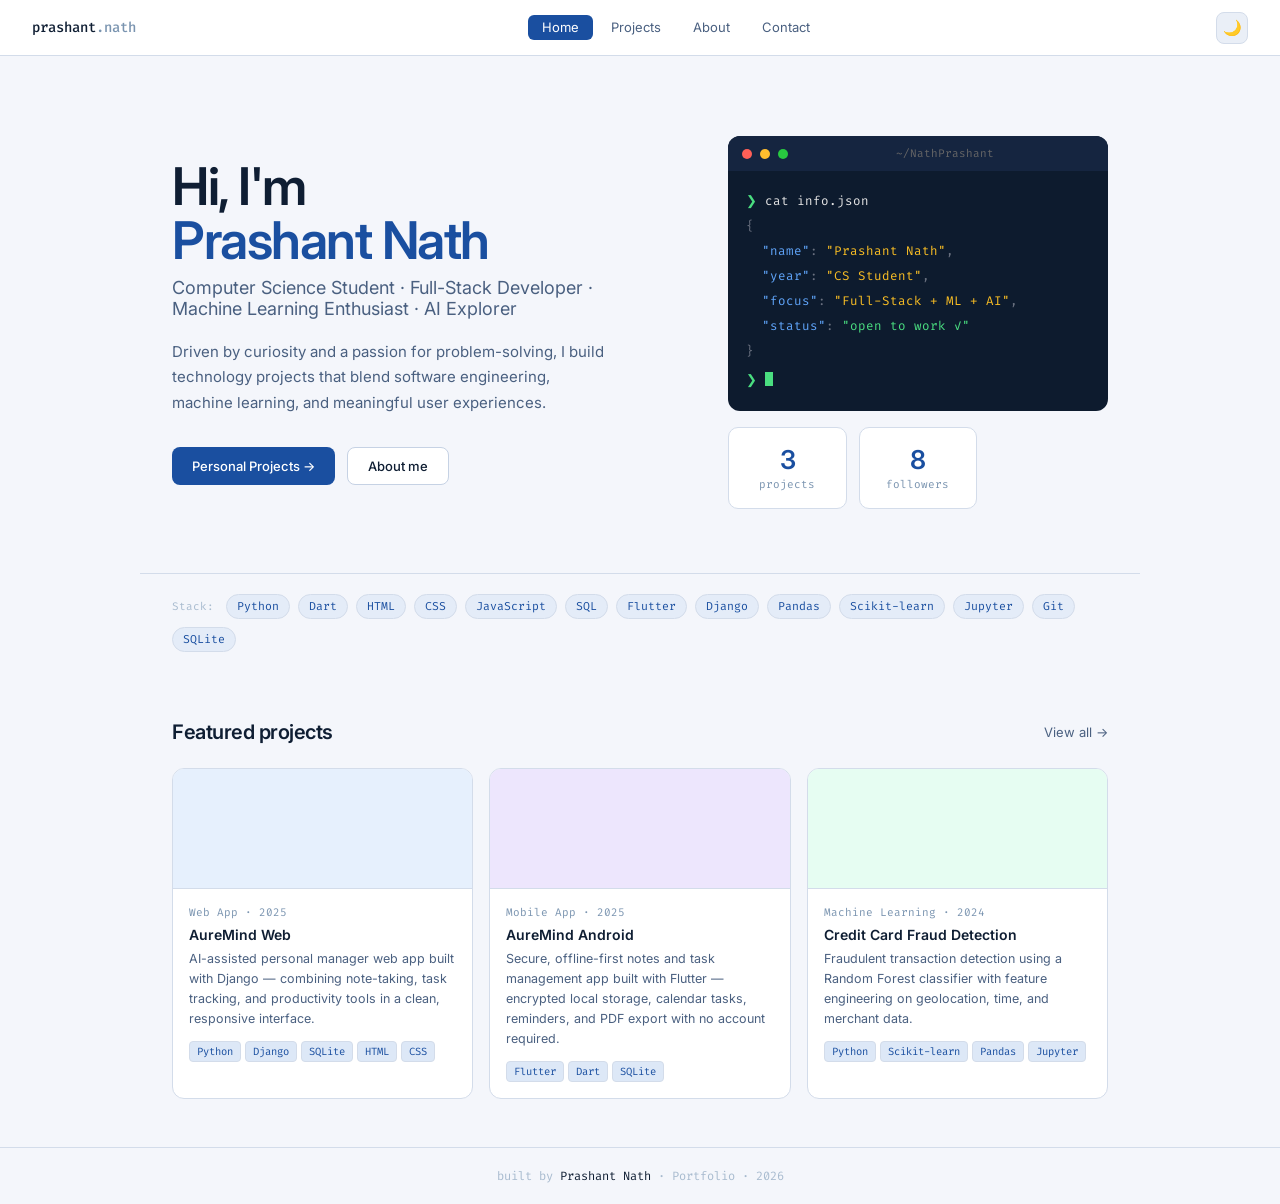
==== index.html @ 51e9c6c5 "first commit" ====
<!DOCTYPE html>
<html lang="en">
<head>
  <meta charset="UTF-8"/>
  <meta name="viewport" content="width=device-width, initial-scale=1.0"/>
  <title>Prashant Nath — Portfolio</title>
  <meta name="description" content="CS student building full-stack apps and exploring ML."/>
  <link rel="stylesheet" href="style.css"/>
</head>
<body>

<nav>
  <a class="nav-brand" href="index.html">prashant<em>.nath</em></a>
  <div class="nav-links" id="nav-links">
    <a class="nav-btn" href="index.html">Home</a>
    <a class="nav-btn" href="projects.html">Projects</a>
    <a class="nav-btn" href="about.html">About</a>
    <a class="nav-btn" href="contact.html">Contact</a>
  </div>
  <button id="theme-toggle" class="theme-toggle" onclick="toggleTheme()" title="Toggle theme">🌙</button>
  <button class="hamburger" id="hamburger" onclick="toggleMenu()">
    <span></span>
    <span></span>
    <span></span>
  </button>
</nav>

<!-- HERO -->
<div class="home-hero">
  <div class="home-hero-grid">
    <div>
      <h1 class="hero-name">Hi, I'm<br><span>Prashant Nath</span></h1>
      <p class="hero-role">Computer Science Student · Full-Stack Developer · Machine Learning Enthusiast · AI Explorer</p>
      <p class="hero-desc">Driven by curiosity and a passion for problem-solving, I build technology projects that blend software engineering, machine learning, and meaningful user experiences.</p>
      <div class="btn-row">
        <a class="btn-dark" href="projects.html">Personal Projects →</a>
        <a class="btn-light" href="about.html">About me</a>
      </div>
    </div>
    <div>
      <div class="terminal-card">
        <div class="term-bar">
          <div class="term-dot" style="background:#ff5f57"></div>
          <div class="term-dot" style="background:#ffbd2e"></div>
          <div class="term-dot" style="background:#28c940"></div>
          <span class="term-title">~/NathPrashant</span>
        </div>
        <div class="term-body">
          <div><span class="t-g">❯</span> <span class="t-w">cat info.json</span></div>
          <div class="t-dim">{</div>
          <div class="t-dim">&nbsp;&nbsp;<span class="t-b">"name"</span>: <span class="t-y">"Prashant Nath"</span>,</div>
          <div class="t-dim">&nbsp;&nbsp;<span class="t-b">"year"</span>: <span class="t-y">"CS Student"</span>,</div>
          <div class="t-dim">&nbsp;&nbsp;<span class="t-b">"focus"</span>: <span class="t-y">"Full-Stack + ML + AI"</span>,</div>
          <div class="t-dim">&nbsp;&nbsp;<span class="t-b">"status"</span>: <span class="t-g">"open to work ✓"</span></div>
          <div class="t-dim">}</div>
          <div style="margin-top:4px"><span class="t-g">❯</span> <span class="cursor"></span></div>
        </div>
      </div>
      <div class="stats-row">
        <div class="stat-box"><div class="stat-n">3</div><div class="stat-l">projects</div></div>
        <div class="stat-box"><div class="stat-n">8</div><div class="stat-l">followers</div></div>
      </div>
    </div>
  </div>
</div>

<!-- TECH STRIP -->
<div class="tech-strip">
  <span class="tech-label">Stack:</span>
  <span class="tech-pill">Python</span>
  <span class="tech-pill">Dart</span>
  <span class="tech-pill">HTML</span>
  <span class="tech-pill">CSS</span>
  <span class="tech-pill">JavaScript</span>
  <span class="tech-pill">SQL</span>

  <span class="tech-pill">Flutter</span>
  <span class="tech-pill">Django</span>

  <span class="tech-pill">Pandas</span>
  <span class="tech-pill">Scikit-learn</span>
  <span class="tech-pill">Jupyter</span>

  <span class="tech-pill">Git</span>
  <span class="tech-pill">SQLite</span>
</div>

<!-- FEATURED PROJECTS -->
<div class="featured-section">
  <div class="sec-header">
    <div class="sec-title">Featured projects</div>
    <a class="sec-link" href="projects.html">View all →</a>
  </div>
  <div class="card-grid-3">

    <a class="proj-card" href="projects/auremind-web.html">
      <div class="proj-top c1"></div>
      <div class="proj-body">
        <div class="proj-cat">Web App · 2025</div>
        <div class="proj-title">AureMind Web</div>
        <div class="proj-desc">AI-assisted personal manager web app built with Django — combining note-taking, task tracking, and productivity tools in a clean, responsive interface.</div>
        <div class="proj-tags">
          <span class="tag">Python</span>
          <span class="tag">Django</span>
          <span class="tag">SQLite</span>
          <span class="tag">HTML</span>
          <span class="tag">CSS</span>
        </div>
      </div>
    </a>

    <a class="proj-card" href="projects/auremind-android.html">
      <div class="proj-top c2"></div>
      <div class="proj-body">
        <div class="proj-cat">Mobile App · 2025</div>
        <div class="proj-title">AureMind Android</div>
        <div class="proj-desc">Secure, offline-first notes and task management app built with Flutter — encrypted local storage, calendar tasks, reminders, and PDF export with no account required.</div>
        <div class="proj-tags">
          <span class="tag">Flutter</span>
          <span class="tag">Dart</span>
          <span class="tag">SQLite</span>
        </div>
      </div>
    </a>

    <a class="proj-card" href="projects/credit-card-fraud.html">
      <div class="proj-top c3"></div>
      <div class="proj-body">
        <div class="proj-cat">Machine Learning · 2024</div>
        <div class="proj-title">Credit Card Fraud Detection</div>
        <div class="proj-desc">Fraudulent transaction detection using a Random Forest classifier with feature engineering on geolocation, time, and merchant data.</div>
        <div class="proj-tags">
          <span class="tag">Python</span>
          <span class="tag">Scikit-learn</span>
          <span class="tag">Pandas</span>
          <span class="tag">Jupyter</span>
        </div>
      </div>
    </a>

  </div>
</div>

<footer>built by <span>Prashant Nath</span> · Portfolio · 2026</footer>
<script src="script.js"></script>
</body>
</html>
---- style.css ----
@import url('https://fonts.googleapis.com/css2?family=Inter:wght@400;500;600&family=Fira+Code:wght@400;500&display=swap');

/* ── THEME VARIABLES ── */
:root {
  --bg:           #f4f6fb;
  --bg-card:      #ffffff;
  --bg-hover:     #eaeff7;
  --bg-input:     #ffffff;
  --bg-muted:     #edf1f8;
  --bg-edu:       #f4f6fb;
  --border:       #d3dcea;
  --border-input: #c6d2e4;
  --text:         #0f1e33;
  --text-muted:   #4a6080;
  --text-dim:     #7a94b0;
  --text-dimmer:  #a8bbcf;
  --nav-bg:       #ffffff;
  --btn-primary-bg:   #1a4fa0;
  --btn-primary-text: #ffffff;
  --tag-bg:       #dde8f7;
  --tag-color:    #1a4fa0;
  --pill-bg:      #e4ecf8;
  --pill-color:   #1a4fa0;
  --terminal-bg:  #0d1b2e;
  --terminal-bar: #152540;
  --sidebar-link-bg: #f4f6fb;
  --c1:#e6f0fd;
  --c2:#ede6fd;
  --c3:#e6fdf2;
  --c4:#fdf6e6;
  --c5:#fde6f0;
  --c6:#f0fde6;
  --soc-gh:#eaeff7;
  --soc-li:#dde8f7;
  --soc-tw:#e6f0fd;
  --soc-em:#ede6fd;
  --soc-lc:#fdf6e6;
  --accent: #1a4fa0;
}

[data-theme="dark"] {
  --bg:           #080e18;
  --bg-card:      #0e1a2b;
  --bg-hover:     #152033;
  --bg-input:     #0e1a2b;
  --bg-muted:     #0b1522;
  --bg-edu:       #0b1522;
  --border:       #1e3050;
  --border-input: #253d60;
  --text:         #dce8f5;
  --text-muted:   #7aaacf;
  --text-dim:     #3d6a90;
  --text-dimmer:  #254d6e;
  --nav-bg:       #080e18;
  --btn-primary-bg:   #2260c0;
  --btn-primary-text: #ffffff;
  --tag-bg:       #0d2845;
  --tag-color:    #6db0e8;
  --pill-bg:      #0d2845;
  --pill-color:   #6db0e8;
  --terminal-bg:  #040910;
  --terminal-bar: #0b1522;
  --sidebar-link-bg: #0b1522;
  --c1:#091c30;
  --c2:#0f0930;
  --c3:#09300f;
  --c4:#302509;
  --c5:#300925;
  --c6:#193009;
  --soc-gh:#0e2040;
  --soc-li:#091c35;
  --soc-tw:#091c30;
  --soc-em:#0f0930;
  --soc-lc:#302509;
  --accent: #2260c0;
}

*, *::before, *::after {
  box-sizing: border-box;
  margin: 0;
  padding: 0;
}

body {
  font-family: 'Inter', sans-serif;
  background: var(--bg);
  color: var(--text);
  min-height: 100vh;
  transition: background 0.25s, color 0.25s;
}

a {
  text-decoration: none;
  color: inherit;
}

/* ── THEME TOGGLE ── */
.theme-toggle {
  width: 32px; height: 32px;
  border-radius: 8px;
  border: 1px solid var(--border);
  background: var(--bg-hover);
  color: var(--text-muted);
  cursor: pointer;
  display: flex;
  align-items: center;
  justify-content: center;
  font-size: 15px;
  transition: background 0.15s, border-color 0.15s;
  flex-shrink: 0;
}

.theme-toggle:hover {
  background: var(--border);
  color: var(--text);
}

/* ── NAV ── */
nav {
  position: sticky; top: 0; z-index: 100;
  background: var(--nav-bg);
  border-bottom: 1px solid var(--border);
  display: flex; align-items: center;
  justify-content: space-between;
  padding: 0 32px; height: 56px;
  transition: background 0.25s, border-color 0.25s;
}

.nav-brand {
  font-family: 'Fira Code',monospace;
  font-size: 14px;
  font-weight: 500;
  color: var(--text);
}

.nav-brand em {
  color: var(--text-dim);
  font-style: normal;
}

.nav-links {
  display: flex;
  gap: 4px;
}

.nav-btn {
  font-size: 13px;
  padding: 6px 14px;
  border-radius: 6px;
  border: none;
  background: transparent;
  color: var(--text-muted);
  cursor: pointer;
  font-family: 'Inter', sans-serif;
  transition: background 0.15s, color 0.15s;
  text-decoration: none;
  display: inline-block;
  line-height: 1;
}

.nav-btn:hover {
  background: var(--bg-hover);
  color: var(--text);
}

.nav-btn.active {
  background: var(--btn-primary-bg);
  color: var(--btn-primary-text);
}

.nav-hire {
  font-size: 13px;
  padding: 6px 16px;
  border-radius: 6px;
  border: none;
  background: var(--btn-primary-bg);
  color: var(--btn-primary-text);
  cursor: pointer;
  font-family: 'Inter', sans-serif;
  transition: opacity 0.15s;
  text-decoration: none;
}
.nav-hire:hover {
  opacity: 0.8;
}

/* ── BUTTONS ── */
.btn-dark {
  display: inline-flex;
  align-items: center;
  gap: 6px;
  background: var(--btn-primary-bg);
  color: var(--btn-primary-text);
  font-size: 13px;
  font-weight: 500;
  padding: 10px 20px;
  border-radius: 8px;
  border: none;
  cursor: pointer;
  font-family: 'Inter', sans-serif;
  transition: opacity 0.15s;
  text-decoration: none;
}

.btn-dark:hover {
  opacity:0.8;
}

.btn-light {
  display: inline-flex;
  align-items: center;
  gap: 6px;
  background: var(--bg-card);
  color: var(--text);
  font-size: 13px;
  font-weight: 500;
  padding: 10px 20px;
  border-radius: 8px;
  border: 1px solid var(--border-input);
  cursor: pointer;
  font-family: 'Inter', sans-serif;
  transition: background 0.15s;
  text-decoration: none;
}

.btn-light:hover {
  background: var(--bg-hover);
}

.btn-row {
  display: flex;
  gap: 12px;
  flex-wrap: wrap;
}

/* ── BADGES ── */
.badge {
  display: inline-flex;
  align-items: center;
  gap: 6px;
  background: #f0fdf4;
  color: #166534;
  border: 1px solid #bbf7d0;
  font-size: 12px;
  font-family: 'Fira Code', monospace;
  padding: 4px 10px;
  border-radius: 100px;
  margin-bottom: 24px;
}

[data-theme="dark"] .badge {
  background: #0d2318;
  color: #4ade80;
  border-color: #166534;
}

.badge-dot {
  width: 6px;
  height: 6px;
  border-radius: 50%;
  background: #22c55e;
}

/* ── TAGS ── */
.tag {
  font-family: 'Fira Code', monospace;
  font-size: 10.5px;
  color: var(--tag-color);
  background: var(--tag-bg);
  padding: 3px 7px;
  border-radius: 4px;
  border: 1px solid var(--border);
}

/* ── FOOTER ── */
footer {
  border-top: 1px solid var(--border);
  padding: 20px 32px;
  text-align: center;
  font-size: 12px;
  color: var(--text-dimmer);
  font-family: 'Fira Code', monospace;
  margin-top: auto;
  transition: border-color 0.25s;
}
footer span {
  color: var(--text);
}

/* ── HOME ── */
.home-hero {
  max-width: 1000px;
  margin: 0 auto;
  padding: 80px 32px 64px;
}

.home-hero-grid {
  display: grid;
  grid-template-columns: 1fr 380px;
  gap: 64px;
  align-items: center;
}

h1.hero-name {
  font-size: 52px;
  font-weight: 600;
  letter-spacing: -1.5px;
  line-height: 1.05;
  margin-bottom: 8px;
}

h1.hero-name span {
  color: var(--accent);
}

.hero-role {
  font-size: 18px;
  color: var(--text-muted);
  margin-bottom: 20px;
}

.hero-desc {
  font-size: 15px;
  color: var(--text-muted);
  line-height: 1.7;
  max-width: 440px;
  margin-bottom: 32px;
}

.terminal-card {
  background: var(--terminal-bg);
  border-radius: 12px;
  overflow: hidden;
}

.term-bar {
  background: var(--terminal-bar);
  padding: 10px 14px;
  display: flex;
  align-items: center;
  gap: 8px;
}

.term-dot {
  width: 10px;
  height: 10px;
  border-radius: 50%;
}

.term-title {
  font-family: 'Fira Code', monospace;
  font-size: 11px;
  color: #666;
  margin-left: auto;
  margin-right: auto;
}

.term-body {
  padding: 18px;
  font-family: 'Fira Code', monospace;
  font-size: 12.5px;
  line-height: 2;
}

.t-g {
  color: #4ade80
}

.t-b {
  color: #60a5fa
}

.t-y {
  color: #fbbf24
}

.t-w {
  color: #e5e5e5
}

.t-dim {
  color: #6b7280
}

.cursor {
  display: inline-block;
  width: 8px;
  height: 14px;
  background: #4ade80;
  vertical-align: -2px;
  animation: blink 1s step-end infinite;
}

@keyframes blink { 0%, 100%{opacity: 1} 50%{opacity: 0} }

.stats-row {
  display: grid;
  grid-template-columns: repeat(3,1fr);
  gap: 12px;
  margin-top: 16px;
}

.stat-box {
  background: var(--bg-card);
  border: 1px solid var(--border);
  border-radius: 10px;
  padding: 16px;
  text-align: center;
  transition: background 0.25s, border-color 0.25s;
}

.stat-n {
  font-size: 26px;
  font-weight: 600;
  letter-spacing: -1px;
  color: var(--accent);
}

.stat-l {
  font-size: 11px;
  color: var(--text-dim);
  font-family: 'Fira Code', monospace;
  margin-top: 2px;
}

.tech-strip {
  border-top: 1px solid var(--border);
  padding: 20px 32px;
  max-width: 1000px;
  margin: 0 auto;
  display: flex;
  flex-wrap: wrap;
  gap: 8px;
  align-items: center;
  transition: border-color 0.25s;
}

.tech-label {
  font-size: 11px;
  color: var(--text-dimmer);
  font-family: 'Fira Code', monospace;
  margin-right: 4px;
}

.tech-pill {
  font-family: 'Fira Code', monospace;
  font-size: 11.5px;
  color: var(--pill-color);
  background: var(--pill-bg);
  border: 1px solid var(--border);
  padding: 4px 10px;
  border-radius: 100px;
  transition: background  0.25s, border-color 0.25s;
}

.featured-section {
  max-width: 1000px;
  margin: 0 auto;
  padding: 48px 32px;
}

.sec-header {
  display: flex;
  align-items: center;
  justify-content: space-between;
  margin-bottom: 24px;
}

.sec-title {
  font-size: 20px;
  font-weight: 600;
  letter-spacing: -0.5px;
}

.sec-link {
  font-size: 13px;
  color: var(--text-muted);
  text-decoration: none;
  transition: color 0.15s;
}

.sec-link:hover {
  color: var(--text);
}

/* ── PROJECT CARDS ── */
.card-grid-3 {
  display: grid;
  grid-template-columns: repeat(3, 1fr);
  gap: 16px;
}

.proj-card {
  background: var(--bg-card);
  border: 1px solid var(--border);
  border-radius: 12px;
  overflow: hidden;
  transition: border-color 0.2s, transform 0.2s, background 0.25s;
  cursor: pointer;
  text-decoration: none;
  color: inherit;
  display: block;
}

.proj-card:hover {
  border-color: var(--accent);
  transform: translateY(-2px);
}

.proj-top {
  height: 120px;
  display: flex;
  align-items: center;
  justify-content: center;
  font-size: 36px;
  border-bottom: 1px solid var(--border);
  transition: border-color 0.25s;
}

.c1 { background: var(--c1) }
.c2 { background: var(--c2) }
.c3 { background: var(--c3) }
.c4 { background: var(--c4) }
.c5 { background: var(--c5) }
.c6 { background: var(--c6) }

.proj-body {
  padding: 16px;
}

.proj-cat {
  font-size: 11px;
  font-family: 'Fira Code', monospace;
  color: var(--text-dim);
  margin-bottom: 6px;
}

.proj-title {
  font-size: 14px;
  font-weight: 600;
  margin-bottom: 6px;
}

.proj-desc {
  font-size: 12.5px;
  color: var(--text-muted);
  line-height: 1.6;
  margin-bottom: 12px;
}

.proj-tags {
  display: flex;
  flex-wrap: wrap;
  gap:4px;
}

/* ── PROJECTS PAGE ── */
.projects-layout {
  max-width: 1000px;
  margin: 0 auto;
  padding: 64px 32px;
}

.page-header {
  margin-bottom: 32px;
}

.page-header h2 {
  font-size: 32px;
  font-weight: 600;
  letter-spacing: -1px;
  margin-bottom: 8px;
}

.page-header p {
  font-size: 14px;
  color: var(--text-muted);
  line-height: 1.7;
}

.filter-bar {
  display: flex;
  gap: 8px;
  margin-bottom: 28px;
  flex-wrap: wrap;
}

.filter-btn {
  font-size: 12px;
  font-family: 'Fira Code', monospace;
  padding: 6px 14px;
  border-radius: 100px;
  border: 1px solid var(--border-input);
  background: var(--bg-card);
  color: var(--text-muted);
  cursor: pointer;
  transition: all 0.15s;
}

.filter-btn:hover {
  border-color: var(--accent);
  color: var(--accent);
}

.filter-btn.active {
  background: var(--btn-primary-bg);
  color: var(--btn-primary-text);
  border-color: var(--btn-primary-bg);
}

.proj-grid {
  display: grid;
  grid-template-columns: repeat(3,1fr);
  gap: 16px;
}

/* ── ABOUT ── */
.about-layout {
  max-width: 900px;
  margin: 0 auto;
  padding: 64px 32px;
}

.about-grid {
  display: grid;
  grid-template-columns: 220px 1fr;
  gap: 56px;
  align-items: start;
}

.avatar-box {
  background: var(--bg-hover);
  border: 1px solid var(--border);
  border-radius: 12px;
  aspect-ratio: 3/4;
  display: flex;
  align-items: center;
  justify-content: center;
  font-size: 72px;
  flex-direction: column;
  gap: 12px;
  transition: background 0.25s, border-color 0.25s;
}

.avail-badge {
  font-size: 11px;
  font-family: 'Fira Code', monospace;
  color: #166534;
  background: #f0fdf4;
  border: 1px solid #bbf7d0;
  padding: 5px 12px;
  border-radius: 100px;
  display: flex;
  align-items: center;
  gap: 5px;
}

[data-theme="dark"] .avail-badge {
  background: #0d2318;
  color: #4ade80;
  border-color: #166534;
}

.about-right h2 {
  font-size: 32px;
  font-weight: 600;
  letter-spacing: -1px;
  line-height: 1.15;
  margin-bottom: 20px;
}
.about-right p {
  font-size: 14px;
  color: var(--text-muted);
  line-height: 1.8;
  margin-bottom: 14px;
}
.skills-header {
  font-size: 12px;
  font-family: 'Fira Code', monospace;
  color: var(--text-dim);
  margin: 24px 0 10px;
  text-transform: uppercase;
  letter-spacing: 0.05em;
}
.tag-cloud {
  display: flex;
  flex-wrap: wrap;
  gap: 6px;
}
.edu-card {
  margin-top: 24px;
  background: var(--bg-edu);
  border: 1px solid var(--border);
  border-left: 3px solid var(--accent);
  border-radius: 0 8px 8px 0;
  padding: 16px;
  transition: background 0.25s, border-color 0.25s;
}
.edu-card h4 {
  font-size: 14px;
  font-weight: 600;
  margin-bottom: 4px;
}

.edu-card p {
  font-size: 12.5px;
  color: var(--text-muted);
  font-family: 'Fira Code', monospace;
  line-height: 1.7;
}

/* ── CONTACT ── */
.contact-layout {
  max-width: 860px;
  margin: 0 auto;
  padding: 64px 32px;
}

.contact-layout h2 {
  font-size: 36px;
  font-weight: 600;
  letter-spacing: -1.2px;
  margin-bottom: 8px;
}
.contact-layout > p {
  font-size: 14px;
  color: var(--text-muted);
  margin-bottom: 40px;
  line-height: 1.7;
}
.contact-grid {
  display: grid;
  grid-template-columns: 1fr 1fr;
  gap: 40px;
}
.contact-col-title {
  font-size: 12px;
  font-family: 'Fira Code', monospace;
  color: var(--text-dim);
  text-transform: uppercase;
  letter-spacing: 0.05em;
  margin-bottom: 16px;
}
.soc-card {
  display: flex;
  align-items: center;
  gap: 14px;
  padding: 14px 16px;
  background: var(--bg-card);
  border: 1px solid var(--border);
  border-radius: 10px;
  cursor: pointer;
  transition: border-color 0.2s, transform 0.15s, background 0.25s;
  margin-bottom: 10px;
  text-decoration: none;
  color: inherit;
}

.soc-card:hover {
  border-color: var(--accent);
  transform: translateX(3px);
}

.soc-icon {
  width: 36px;
  height: 36px;
  border-radius: 8px;
  display: flex;
  align-items: center;
  justify-content: center;
  font-size: 16px;
  flex-shrink: 0;
  transition: background 0.25s;
}

.soc-icon.gh { background: var(--soc-gh) }
.soc-icon.li { background: var(--soc-li) }
.soc-icon.tw { background: var(--soc-tw) }
.soc-icon.em { background: var(--soc-em) }
.soc-icon.lc { background: var(--soc-lc) }
.soc-icon.dc { background: var(--soc-tw) }

.soc-icon i {
  font-size: 18px;
  color: var(--accent);
}

.soc-info h4 {
  font-size: 13px;
  font-weight: 600;
  margin-bottom: 2px;
}

.soc-info p {
  font-size: 12px;
  color: var(--text-dim);
  font-family: 'Fira Code', monospace;
}

.soc-arrow {
  margin-left: auto;
  font-size: 12px;
  color: var(--text-dimmer);
}

.form-group {
  margin-bottom: 14px;
}

.form-label {
  font-size: 12px;
  font-family: 'Fira Code', monospace;
  color: var(--text-muted);
  margin-bottom: 5px;
  display: block;
}

.form-input {
  width: 100%;
  font-size: 13px;
  padding: 9px 12px;
  border: 1px solid var(--border-input);
  border-radius: 8px;
  background: var(--bg-input);
  color: var(--text);
  font-family: 'Inter', sans-serif;
  outline: none;
  transition: border-color 0.2s, background 0.25s, color 0.25s;
}

.form-input:focus {
  border-color: var(--accent);
}

textarea.form-input {
  height: 100px;
  resize: none;
}

.submit-btn {
  width: 100%;
  padding: 11px;
  background: var(--btn-primary-bg);
  color: var(--btn-primary-text);
  border: none;
  border-radius: 8px;
  font-size: 13px;
  font-weight: 500;
  cursor: pointer;
  font-family: 'Inter', sans-serif;
  transition: opacity 0.15s, background 0.25s, color 0.25s;
  margin-top: 4px;
}

.submit-btn:hover {
  opacity: 0.8;
}

.success-msg {
  display: none;
  margin-top: 12px;
  padding: 12px;
  background: #f0fdf4;
  border: 1px solid #bbf7d0;
  border-radius: 8px;
  font-size: 13px;
  color: #166534;
  font-family: 'Fira Code', monospace;
}

[data-theme="dark"] .success-msg {
  background: #0d2318;
  border-color: #166534;
  color: #4ade80;
}

.avail-strip {
  margin-top: 48px;
  background: var(--bg-card);
  border: 1px solid var(--border);
  border-radius: 12px;
  padding: 20px 24px;
  display: flex;
  align-items: center;
  justify-content: space-between;
  gap: 16px;
  flex-wrap: wrap;
  transition: background 0.25s, border-color 0.25s;
}

.avail-strip h4 {
  font-size: 15px;
  font-weight: 600;
  margin-bottom: 3px;
}

.avail-strip p {
  font-size: 12.5px;
  color: var(--text-muted);
}

.green-dot {
  display: inline-block;
  width: 7px;
  height: 7px;
  border-radius: 50%;
  background: #22c55e;
  margin-right: 5px;
}

/* ── PROJECT DETAIL ── */
.project-detail {
  max-width: 860px;
  margin: 0 auto;
  padding: 56px 32px 80px;
}

.breadcrumb {
  display: flex;
  align-items: center;
  gap: 8px;
  font-size: 13px;
  color: var(--text-dim);
  margin-bottom: 40px;
  font-family: 'Fira Code', monospace;
}

.breadcrumb a {
  color: var(--text-muted);
  text-decoration: none;
  transition: color 0.15s;
}

.breadcrumb a:hover {
  color: var(--accent);
}

.breadcrumb-sep {
  color: var(--text-dimmer);
}

.project-hero {
  height: 280px;
  border-radius: 16px;
  display: flex;
  align-items: center;
  justify-content: center;
  font-size: 72px;
  margin-bottom: 40px;
  border: 1px solid var(--border);
  transition: border-color 0.25s;
}

.project-meta-row {
  display: flex;
  align-items: center;
  gap: 12px;
  margin-bottom: 12px;
  flex-wrap: wrap;
}

.project-cat-badge {
  font-family: 'Fira Code', monospace;
  font-size: 11px;
  color: var(--accent);
  background: var(--pill-bg);
  border: 1px solid var(--border);
  padding: 4px 10px;
  border-radius: 100px;
  transition: background 0.25s, border-color 0.25s;
}

.project-year {
  font-family: 'Fira Code', monospace;
  font-size: 12px;
  color: var(--text-dimmer);
}

.project-detail h1 {
  font-size: 36px;
  font-weight: 600;
  letter-spacing: -1px;
  margin-bottom: 20px;
  line-height: 1.15;
}

.project-layout {
  display: grid;
  grid-template-columns: 1fr 260px;
  gap: 48px;
  align-items: start;
}

.project-body h3 {
  font-size: 16px;
  font-weight: 600;
  margin: 28px 0 10px;
  color: var(--text);
}

.project-body h3:first-child {
  margin-top: 0;
}

.project-body p {
  font-size: 14px;
  color: var(--text-muted);
  line-height: 1.8;
  margin-bottom: 14px;
}

.project-body ul {
  padding-left: 18px;
  margin-bottom: 14px;
}

.project-body ul li {
  font-size: 14px;
  color: var(--text-muted);
  line-height: 1.8;
  margin-bottom: 4px;
}

.project-sidebar {
  position: sticky;
  top: 80px;
  display: flex;
  flex-direction: column;
  gap: 16px;
}

.sidebar-card {
  background: var(--bg-card);
  border: 1px solid var(--border);
  border-radius: 12px;
  padding: 18px;
  transition: background 0.25s, border-color 0.25s;
}

.sidebar-card-title {
  font-size: 11px;
  font-family: 'Fira Code', monospace;
  color: var(--text-dimmer);
  text-transform: uppercase;
  letter-spacing: 0.08em;
  margin-bottom: 12px;
}

.sidebar-tags {
  display: flex;
  flex-wrap: wrap;
  gap: 6px;
}

.sidebar-links {
  display: flex;
  flex-direction: column;
  gap: 8px;
}

.sidebar-link {
  display: flex;
  align-items: center;
  gap: 8px;
  font-size: 13px;
  color: var(--text);
  text-decoration: none;
  padding: 8px 10px;
  background: var(--sidebar-link-bg);
  border: 1px solid var(--border);
  border-radius: 8px;
  transition: border-color 0.15s, background 0.15s;
  font-weight: 500;
}

.sidebar-link:hover {
  border-color: var(--accent);
  background: var(--bg-hover);
}

.project-nav {
  display: flex;
  justify-content: space-between;
  margin-top: 56px;
  padding-top: 32px;
  border-top: 1px solid var(--border);
  gap: 16px;
  transition: border-color 0.25s;
}

.project-nav-btn {
  display: flex;
  flex-direction: column;
  gap: 4px;
  text-decoration: none;
  padding: 14px 18px;
  background: var(--bg-card);
  border: 1px solid var(--border);
  border-radius: 10px;
  transition: border-color 0.15s, transform 0.15s, background 0.25s;
  max-width: 240px;
}

.project-nav-btn:hover {
  border-color: var(--accent);
  transform: translateY(-1px);
}

.project-nav-btn.right {
  text-align: right;
  margin-left: auto;
}

.project-nav-label {
  font-size: 11px;
  font-family: 'Fira Code', monospace;
  color: var(--text-dimmer);
}

.project-nav-title {
  font-size: 13px;
  font-weight: 600;
  color: var(--text);
}

/* ── RESPONSIVE ── */
@media (max-width:700px) {
  .home-hero-grid,.about-grid,.contact-grid,.project-layout { grid-template-columns:1fr; }
  .card-grid-3,.proj-grid { grid-template-columns:1fr; }
  nav { padding:0 16px; }
  .nav-links { display:none; }
  h1.hero-name { font-size:36px; }
  .home-hero,.featured-section,.about-layout,.projects-layout,.contact-layout,.project-detail { padding-left:16px; padding-right:16px; }
  .project-hero { height:180px; font-size:48px; }
  .project-sidebar { position:static; }
}

.carto-map-container {
    margin: 30px 0 40px 0;
    border-radius: 20px;
    overflow: hidden;
    box-shadow: 0 10px 30px rgba(0,0,0,0.15);
    border: 1px solid rgba(255,255,255,0.08);
}

.carto-map-container iframe {
    display: block;
    width: 100%;
    border: none;
}

.avatar-box img {
  width: 90%;
  height: 80%;
  object-fit: cover;
  object-position: center 93%;
  border-radius: 12px;
}

.proj-top img {
  width: 100%;
  height: 100%;
  object-fit: cover;
  object-position: center;
}

.project-hero img {
  width: 100%;
  height: 100%;
  object-fit: cover;
  object-position: center;
  border-radius: 16px;
}

/* Hamburger button */
.hamburger {
  display: none;
  flex-direction: column;
  justify-content: center;
  gap: 5px;
  background: none;
  border: none;
  cursor: pointer;
  padding: 4px;
  margin-left: 12px;
}

.hamburger span {
  display: block;
  width: 22px;
  height: 2px;
  background: var(--text);
  border-radius: 2px;
  transition: all 0.25s;
}

.hamburger.open span:nth-child(1) { transform: translateY(7px) rotate(45deg); }
.hamburger.open span:nth-child(2) { opacity: 0; }
.hamburger.open span:nth-child(3) { transform: translateY(-7px) rotate(-45deg); }

@media (max-width: 700px) {
  .nav-links {
    display: none;
    position: absolute;
    top: 56px;
    left: 0;
    right: 0;
    background: var(--nav-bg);
    border-bottom: 1px solid var(--border);
    flex-direction: column;
    padding: 12px 16px;
    gap: 4px;
  }

  .nav-links.open {
    display: flex;
  }

  .nav-links .nav-btn {
    width: 100%;
    text-align: left;
    padding: 10px 14px;
  }

  .hamburger {
    display: flex;
  }

  .nav-hire {
    display: none;
  }
}
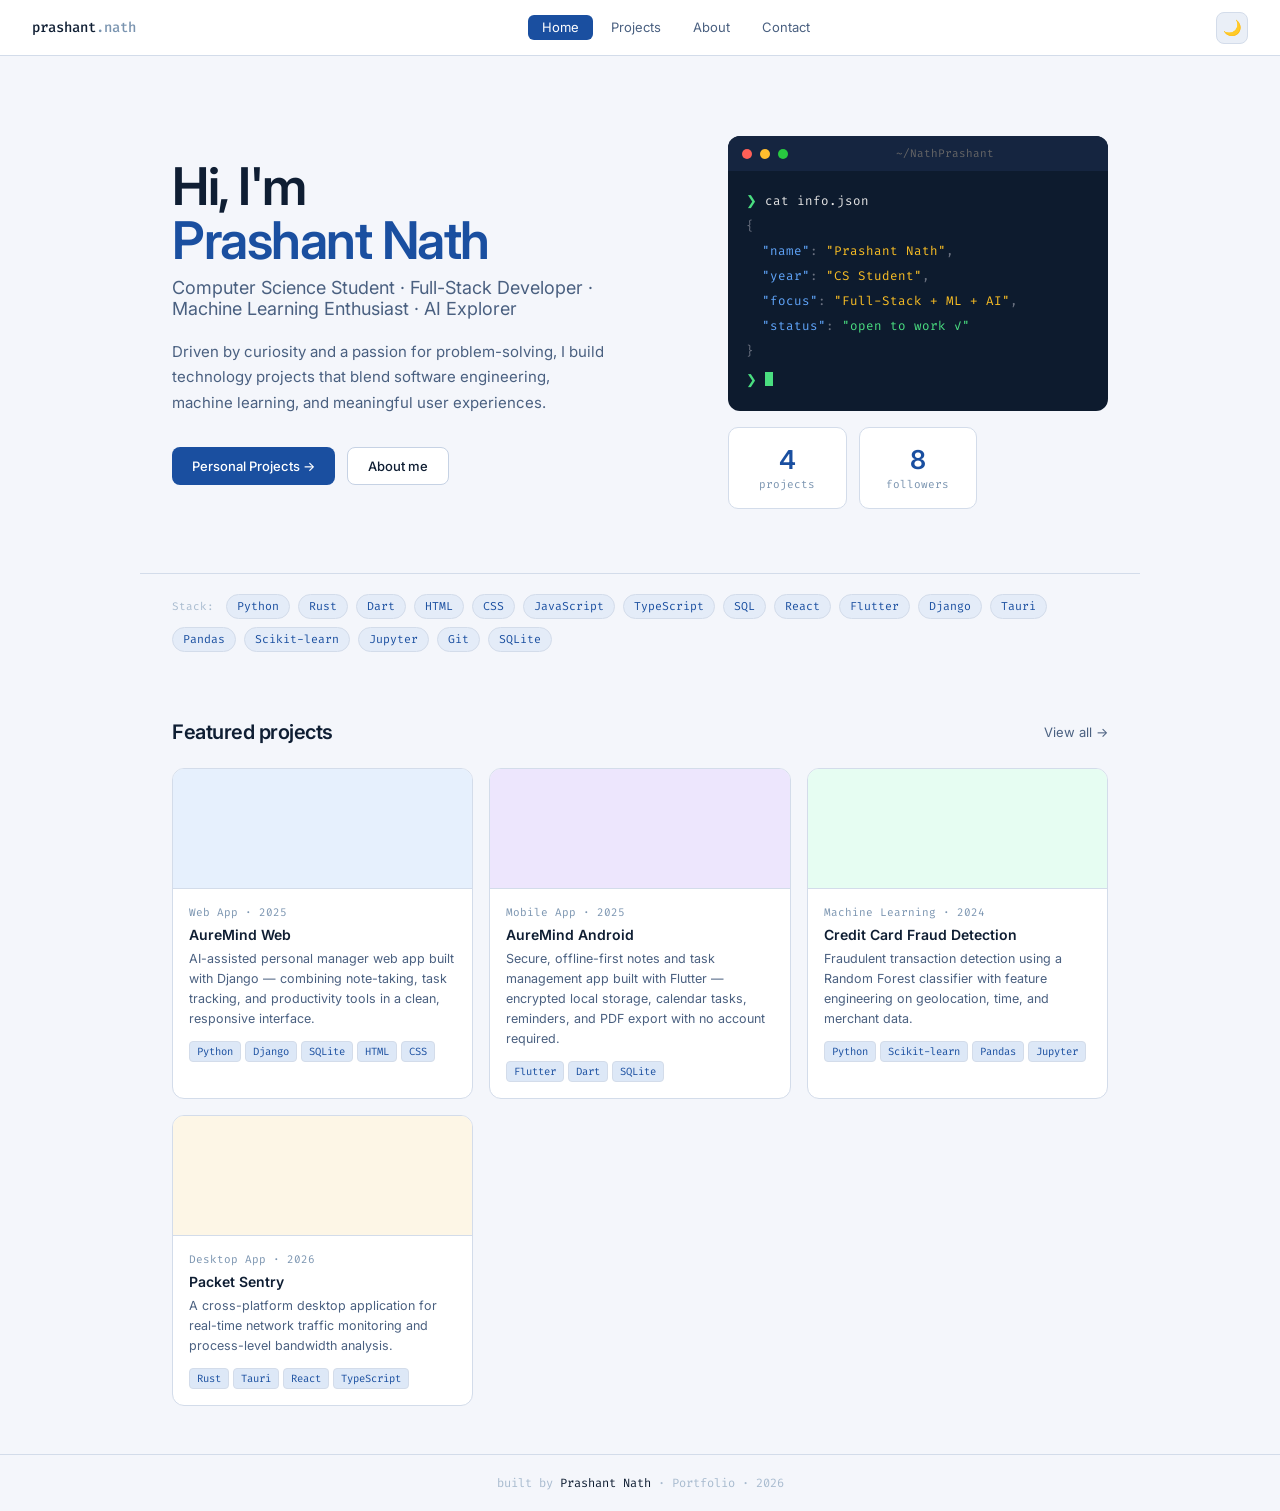
==== commit 2b2cbf59: "Add Packet Sentry project details and update stats in portfolio" ====
--- a/index.html
+++ b/index.html
@@ -57,25 +57,28 @@
         </div>
       </div>
       <div class="stats-row">
-        <div class="stat-box"><div class="stat-n">3</div><div class="stat-l">projects</div></div>
-        <div class="stat-box"><div class="stat-n">8</div><div class="stat-l">followers</div></div>
+          <div class="stat-box"><div class="stat-n">4</div><div class="stat-l">projects</div></div>
+          <div class="stat-box"><div class="stat-n">8</div><div class="stat-l">followers</div></div>
       </div>
     </div>
   </div>
 </div>
 
-<!-- TECH STRIP -->
 <div class="tech-strip">
   <span class="tech-label">Stack:</span>
   <span class="tech-pill">Python</span>
+  <span class="tech-pill">Rust</span>
   <span class="tech-pill">Dart</span>
   <span class="tech-pill">HTML</span>
   <span class="tech-pill">CSS</span>
   <span class="tech-pill">JavaScript</span>
+  <span class="tech-pill">TypeScript</span>
   <span class="tech-pill">SQL</span>
 
+  <span class="tech-pill">React</span>
   <span class="tech-pill">Flutter</span>
   <span class="tech-pill">Django</span>
+  <span class="tech-pill">Tauri</span>
 
   <span class="tech-pill">Pandas</span>
   <span class="tech-pill">Scikit-learn</span>
@@ -84,7 +87,6 @@
   <span class="tech-pill">Git</span>
   <span class="tech-pill">SQLite</span>
 </div>
-
 <!-- FEATURED PROJECTS -->
 <div class="featured-section">
   <div class="sec-header">
@@ -137,6 +139,20 @@
         </div>
       </div>
     </a>
+    <a class="proj-card" href="projects/packet-sentry.html">
+      <div class="proj-top c4"></div>
+      <div class="proj-body">
+        <div class="proj-cat">Desktop App · 2026</div>
+        <div class="proj-title">Packet Sentry</div>
+        <div class="proj-desc">A cross-platform desktop application for real-time network traffic monitoring and process-level bandwidth analysis.</div>
+        <div class="proj-tags">
+          <span class="tag">Rust</span>
+          <span class="tag">Tauri</span>
+          <span class="tag">React</span>
+          <span class="tag">TypeScript</span>
+        </div>
+      </div>
+    </a>
 
   </div>
 </div>
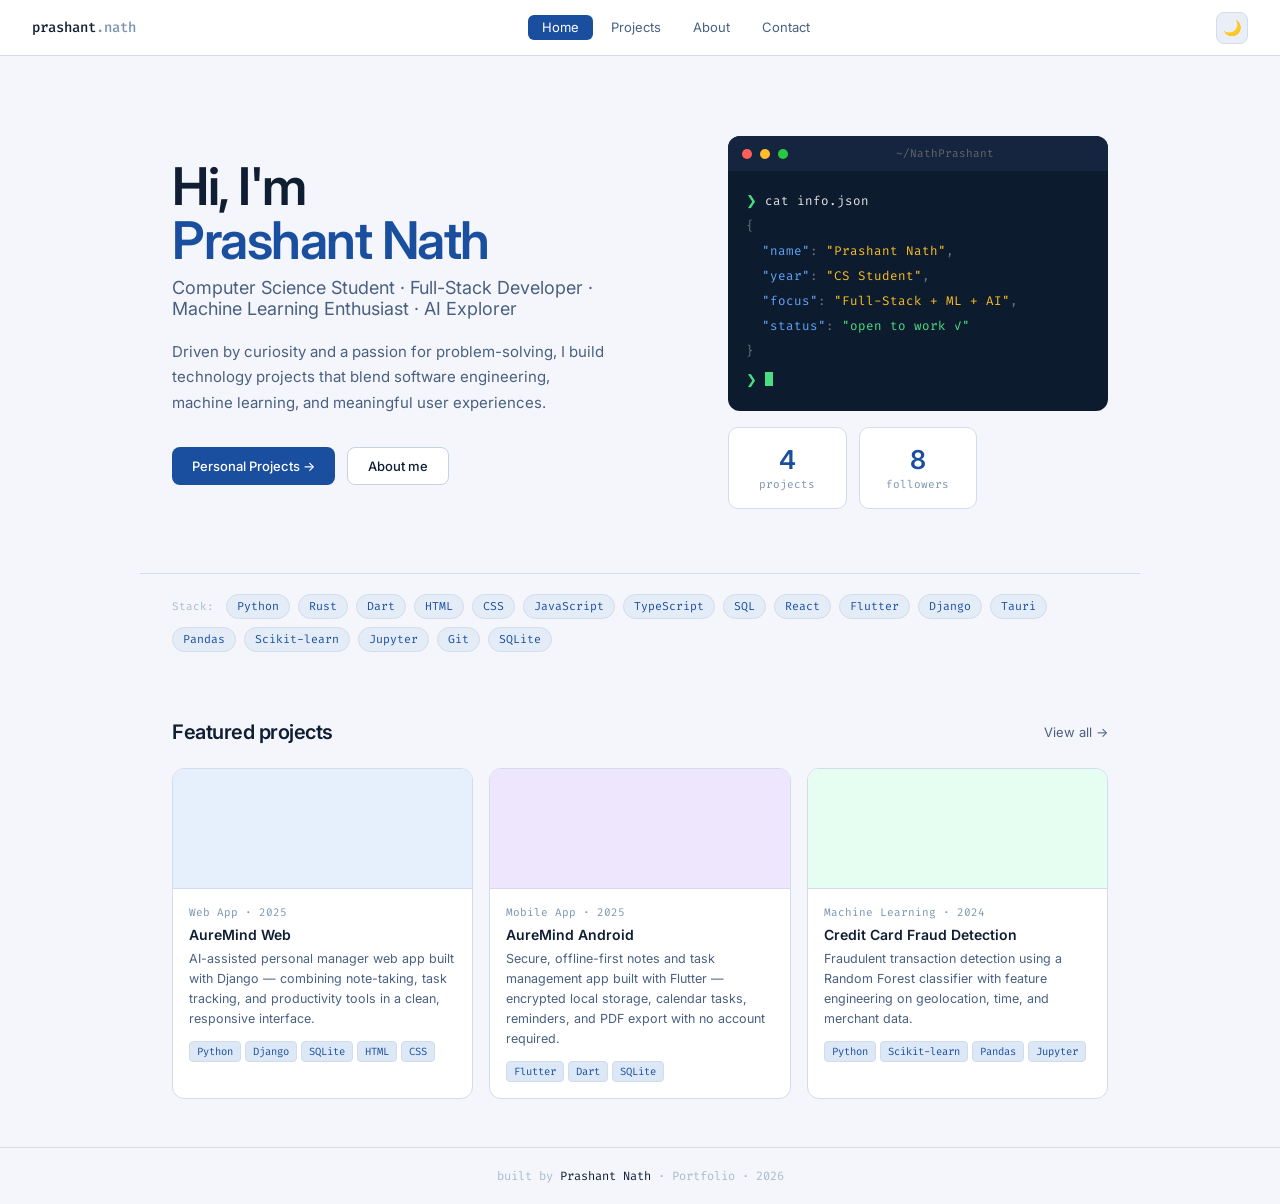
==== commit 192a7633: "Update index.html" ====
--- a/index.html
+++ b/index.html
@@ -95,6 +95,21 @@
   </div>
   <div class="card-grid-3">
 
+    <!--<a class="proj-card" href="projects/packet-sentry.html">
+      <div class="proj-top c4"></div>
+      <div class="proj-body">
+        <div class="proj-cat">Desktop App · 2026</div>
+        <div class="proj-title">Packet Sentry</div>
+        <div class="proj-desc">A cross-platform desktop application for real-time network traffic monitoring and process-level bandwidth analysis.</div>
+        <div class="proj-tags">
+          <span class="tag">Rust</span>
+          <span class="tag">Tauri</span>
+          <span class="tag">React</span>
+          <span class="tag">TypeScript</span>
+        </div>
+      </div>
+    </a>-->
+
     <a class="proj-card" href="projects/auremind-web.html">
       <div class="proj-top c1"></div>
       <div class="proj-body">
@@ -139,21 +154,7 @@
         </div>
       </div>
     </a>
-    <a class="proj-card" href="projects/packet-sentry.html">
-      <div class="proj-top c4"></div>
-      <div class="proj-body">
-        <div class="proj-cat">Desktop App · 2026</div>
-        <div class="proj-title">Packet Sentry</div>
-        <div class="proj-desc">A cross-platform desktop application for real-time network traffic monitoring and process-level bandwidth analysis.</div>
-        <div class="proj-tags">
-          <span class="tag">Rust</span>
-          <span class="tag">Tauri</span>
-          <span class="tag">React</span>
-          <span class="tag">TypeScript</span>
-        </div>
-      </div>
-    </a>
-
+    
   </div>
 </div>
 
